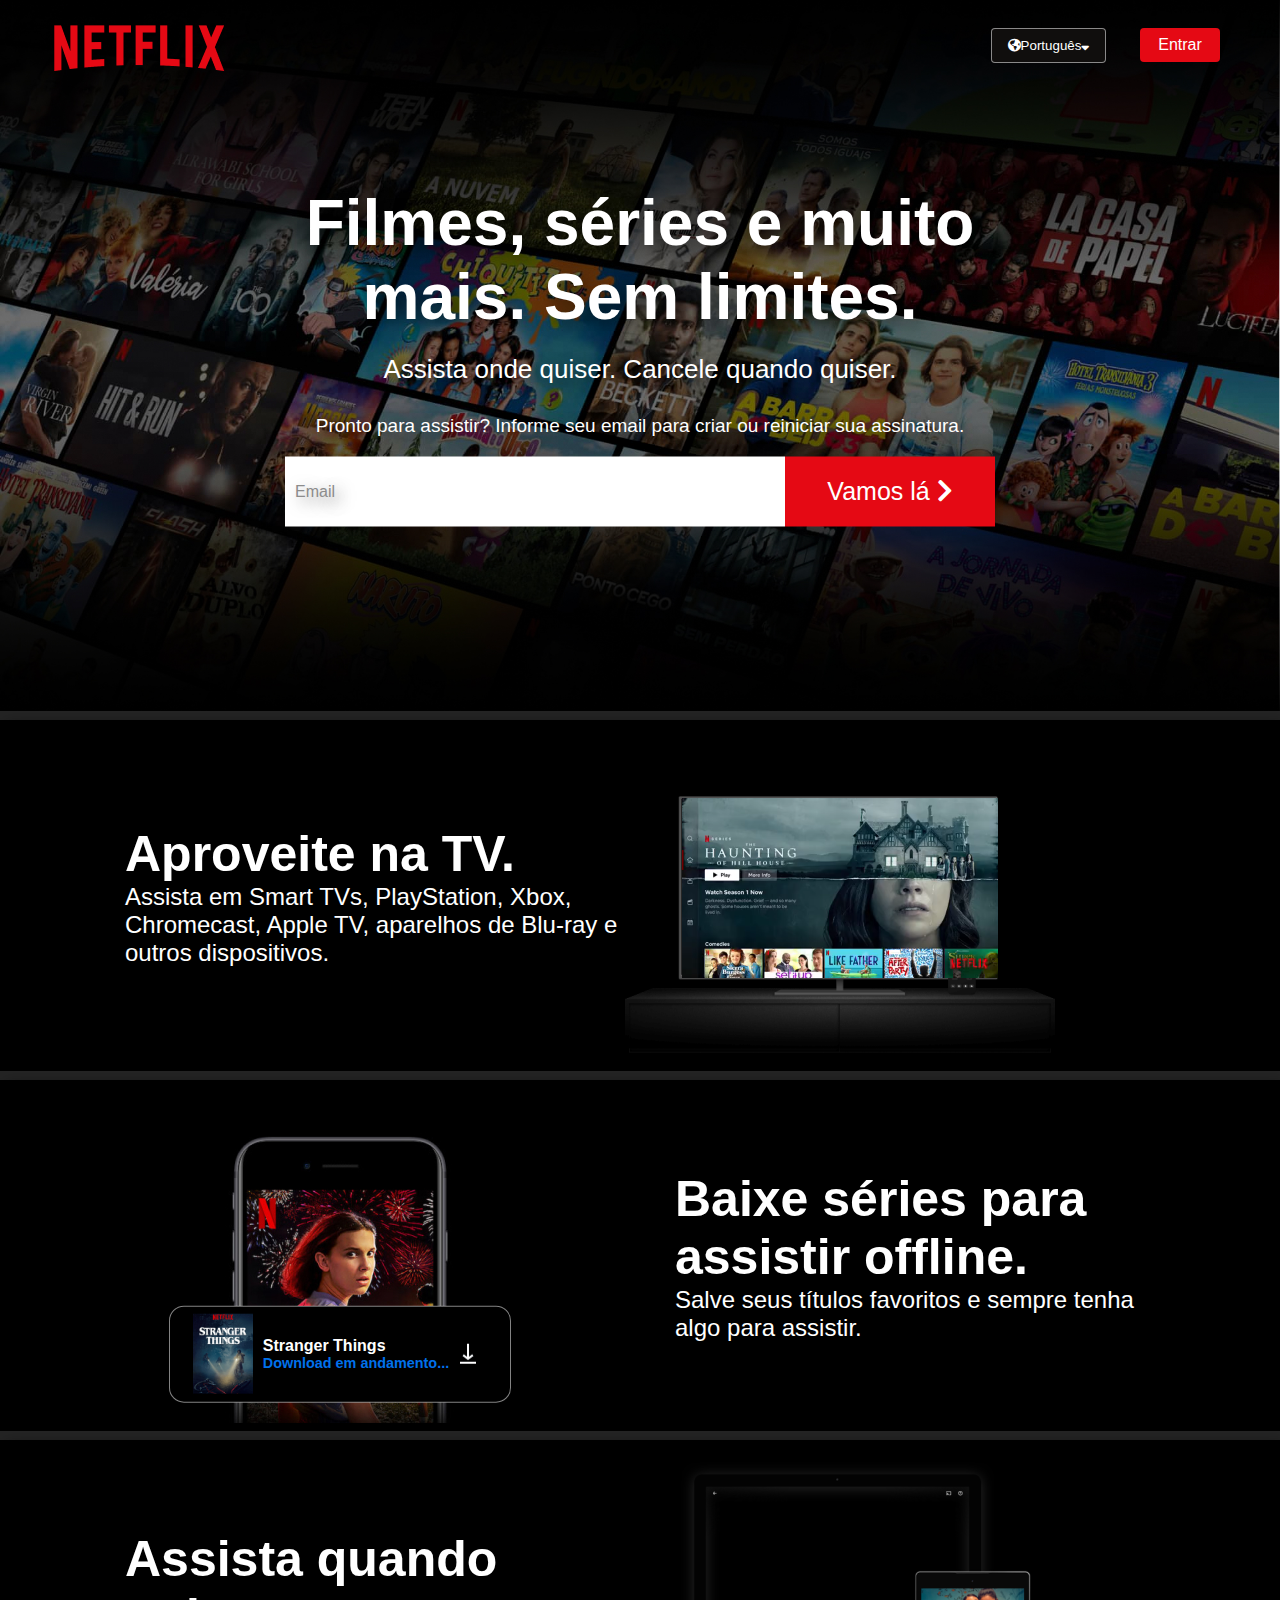
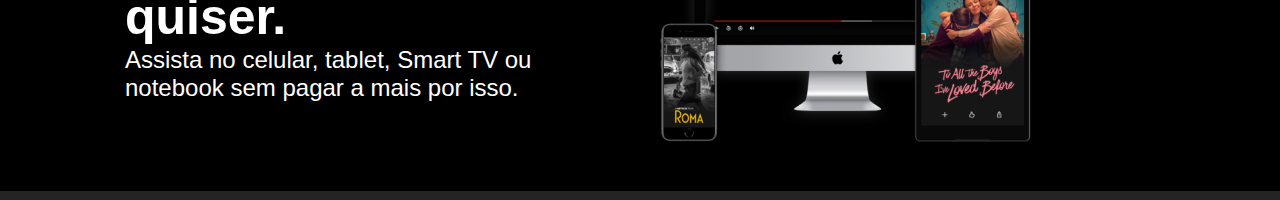
==== clonent/index.html @ d6eaf2b9 "24/08" ====
<!DOCTYPE html>
<html lang="pt-br">
<head>
    <meta charset="UTF-8">
    <meta http-equiv="X-UA-Compatible" content="IE=edge">
    <meta name="viewport" content="width=device-width, initial-scale=1.0">
    <link rel="shortcut icon" href="img/fav.png" type="image/x-icon">
    <link rel="stylesheet" href="style.css">
    <title>Netflix Brasil - assistir a séries online, assistir a filmes online</title>

</head>
<body>
    <section>
        <div class="conteiner-1">
            <div class="sessao-conteiner">
                <div class="img-wrapper">
                    <img src="img/fundo.jpg" alt="fundo">
                </div>
                <div class="sessao-header">
                    <div class="conteudo-header">
                        <img src="img/netflix-logo-png-2562.png" alt="logo">
                        <div class="botao-header">
                            <button type="submit" id="linguagem"><i class="fas fa-globe-americas"></i>Português<i class="fas fa-sort-down"></i></i></button>
                            <button type="submit" id="entrar">Entrar</button>
                        </div>
                    </div>
                </div>
                <div class="sessao-main">
                    <div class="conteudo-main">
                        <h1>
                            Filmes, séries e muito mais. Sem limites.
                        </h1>
                        <h2>
                            Assista onde quiser. Cancele quando quiser.
                        </h2>
                        <p>
                            Pronto para assistir? Informe seu email para criar ou reiniciar sua assinatura.
                        </p>
                        <div class="sessao-input">
                            <input type="text" nome="Email" id="Email" class="field" >
                            <label for="Email" class="field-label">Email</label>
                            <button type="submit">Vamos lá <i class="fas fa-chevron-right"></i></button>
                        </div>
                    </div>
                </div>
            </div>
        </div>
    </section>

    <section>
        <div class="conteiner-2">
            <div class="sessao-conteiner-2">
                <div class="sessao-text-2">
                    <h2>
                        Aproveite na TV.
                    </h2>
                    <p>
                        Assista em Smart TVs, PlayStation, Xbox, Chromecast, Apple TV, aparelhos de Blu-ray e outros dispositivos.
                    </p>
                </div>
                <div class="sessao-midia-2">
                    <img src="img/tv.png" alt="tv">
                    <div class="video-1">
                        <video src="video/video-1.m4v"></video>
                    </div>
                </div>
            </div>
        </div>
    </section>

    <section>
        <div class="conteiner-2">
            <div class="sessao-conteiner-2">
                <div class="sessao-midia-2">
                    <img src="img/mobile-0819.jpg" alt="">
                    <div class="gif">
                        <div class="img-gif">
                            <img src="img/boxshot.png" alt="">
                        </div>
                        <div class="text-gif">
                            <h3>
                                Stranger Things
                            </h3>
                            <p>
                                Download em andamento...
                            </p>
                        </div>
                        <div class="img-gif-2">
                            <img src="img/download-icon.gif" alt="">
                        </div>
                    </div>
                </div>
                <div class="sessao-text-2">
                    <h2>
                        Baixe séries para assistir offline.
                    </h2>
                    <p>
                        Salve seus títulos favoritos e sempre tenha algo para assistir.
                    </p>
                </div>
            </div>
        </div>
    </section>

    <section>
        <div class="conteiner-2">
            <div class="sessao-conteiner-2">
                <div class="sessao-text-2">
                    <h2>
                        Assista quando quiser.
                    </h2>
                    <p>
                        Assista no celular, tablet, Smart TV ou notebook sem pagar a mais por isso.
                    </p>
                </div>
                <div class="sessao-midia-2">
                    <div class="conteudo-midia-2">
                        <div class="img-2">
                            <img src="img/device-pile.png" alt="tv">
                        </div>
                        <div class="video-2">
                            <video src="video/video-2.m4v"></video>
                        </div>
                    </div>
                </div>
            </div>
        </div>
    </section>
</body>
</html>
---- clonent/style.css ----
@import url('https://cdnjs.cloudflare.com/ajax/libs/font-awesome/5.15.4/css/all.min.css');

:root {
    --font-principal:'Helvetica Neue',Helvetica,Arial,sans-serif;
}

* { 
    margin: 0;
    padding: 0;
}

.conteiner-1 {
    width: 100%;
    height: 80vh;
    background-color: #242424;
    box-shadow: 5px 5px 15px rgba(0, 0, 0, 0.5);
}

.sessao-conteiner {
    width: 100%;
    height: 79vh;
    position: relative;
    overflow: hidden;
}

.img-wrapper {
    width: 100%;
    height: 100%;

}

.img-wrapper img {
    width: 100%;
    height: 100%;
    object-fit: cover;
}

.sessao-header {
    width: 100%;
    height: 50px;
    position: absolute;
    top: 0%;
    left: 0%;
    
}

.conteudo-header {
    height: 50px;
    display: flex;
    justify-content: space-between;
    align-items: center;
    padding-top: 25px;
    padding-right: 50px;
}

.conteudo-header img {
    padding-left: 50px;
}

.botao-header {
    padding-right: 10px;
    padding-bottom: 10px;
}

#linguagem {
    width: 115px;
    height: 35px;
    margin-right: 30px;
    border: 1px solid rgba(255, 255, 255, 0.514);
    border-radius: 4px;
    background-color: #100e0d;
    color: white;
    cursor: pointer;
}

#entrar {
    width: 80px;
    height: 34px;
    border: none;
    border-radius: 4px;
    background-color: #e50914;
    color: white;
    font-family: var(--font-principal);
    font-size: 1rem;
    font-weight: 400;
    align-items: center;
    cursor: pointer;
}

.sessao-main {
    width: 800px;
    position: absolute;
    top: 50%;
    left: 50%;
    transform: translate(-50%, -50%);
    text-shadow: 5px 5px 15px rgba(0, 0, 0, 0.5);
}

.conteudo-main {
    width: 800px;
    display: flex;
    flex-direction: column;
    justify-content: center;
    align-items: center;
}

.conteudo-main h1 {
    text-align: center;
    font-size: 4rem; 
    color: white;
    font-family: var(--font-principal);
    
}

.conteudo-main h2 {
    text-align: center;
    font-size: 1.625rem; 
    font-weight: 300;
    color: white;
    font-family: var(--font-principal);
    padding-top: 20px;
    
}

.conteudo-main p {
    text-align: center;
    font-size: 19px; 
    font-weight: 300;
    color: white;
    font-family: var(--font-principal);
    padding-top: 30px;
}

.sessao-input {
    position: relative;
    display: flex;
    align-items: center;
    padding-top: 20px;
}

.field {
    width: 500px;
    height: 70px;
    border: none;
}

.field-label {
    position: absolute;
    left: 10px;
    color: #8c8c8c;
    font-family: var(--font-principal);
}

.sessao-input button {
    width: 210px;
    height: 70px;
    border: none;
    background-color: #e50914;
    color: white;
    font-size:25px;
    font-weight: 300;
    cursor: pointer;
}

.conteiner-2 {
    width: 100%;
    height: 40vh;
    background-color: #242424;
    box-shadow: 5px 5px 15px rgba(0, 0, 0, 0.5);
    
}

.sessao-conteiner-2 {
    width: 100%;
    height: 39vh;
    display: flex;
    justify-content: center;
    align-items: center;
    background-color: black;
}

.sessao-text-2 {
    width: 500px;
}

.sessao-text-2 h2 {
    font-size: 3.125rem;
    color: white;
    font-family: var(--font-principal)
}

.sessao-text-2 p {
    font-size: 1.5rem;
    font-weight: 400;
    font-family: var(--font-principal);
    color: white;
}

#imagem {
    padding-right: 80px;
}

.sessao-midia-2 {
    position: relative;
    margin-right: 100px;
}



.video-1 {
    width: 315px;
    height: 180px;
    position: absolute;
    top: 66px;
    left: 50%;
    transform: translate(-50%);
}

.video-1 video {
    width: 100%;
    height: 100%;
    object-fit: cover;
}

.video-2 {
    width: 265px;
    height: 147px;
    position: absolute;
    top: 35px;
    left: 50%;
    transform: translate(-50%);
}

.video-2 video {
    width: 100%;
    height: 100%;
    object-fit: cover;
    
}

.gif {
    width: 330px;
    height: 85px;
    display: flex;
    justify-content: center;
    align-items: center;
    background-color: black;
    border: 1px solid rgba(255, 255, 255, 0.514);
    border-radius: 15px;
    padding: 5px;
    margin: auto;
    position: absolute;
    left: 50%;
    top: 90%;
    transform: translate(-50%, -90%);
}

.text-gif {
    padding-left: 10px;
}

.text-gif h3 {
    font-family: var(--font-principal);
    color: white;
    font-weight: 600;
    font-size: 1rem;
}

.text-gif p {
    font-family: var(--font-principal);
    color: #0071eb;
    font-weight: 600;
    font-size: 0.9rem;
}

.img-gif {
    width: 60px;
    height: 80px;
}

.img-gif img {
    width: 100%;
    height: 100%;
    object-fit: cover;
}

.img-gif-2 {
    width: 38px;
    height: 50px;
}

.img-gif-2 img {
    width: 100%;
    height: 100%;
    object-fit: cover;
}
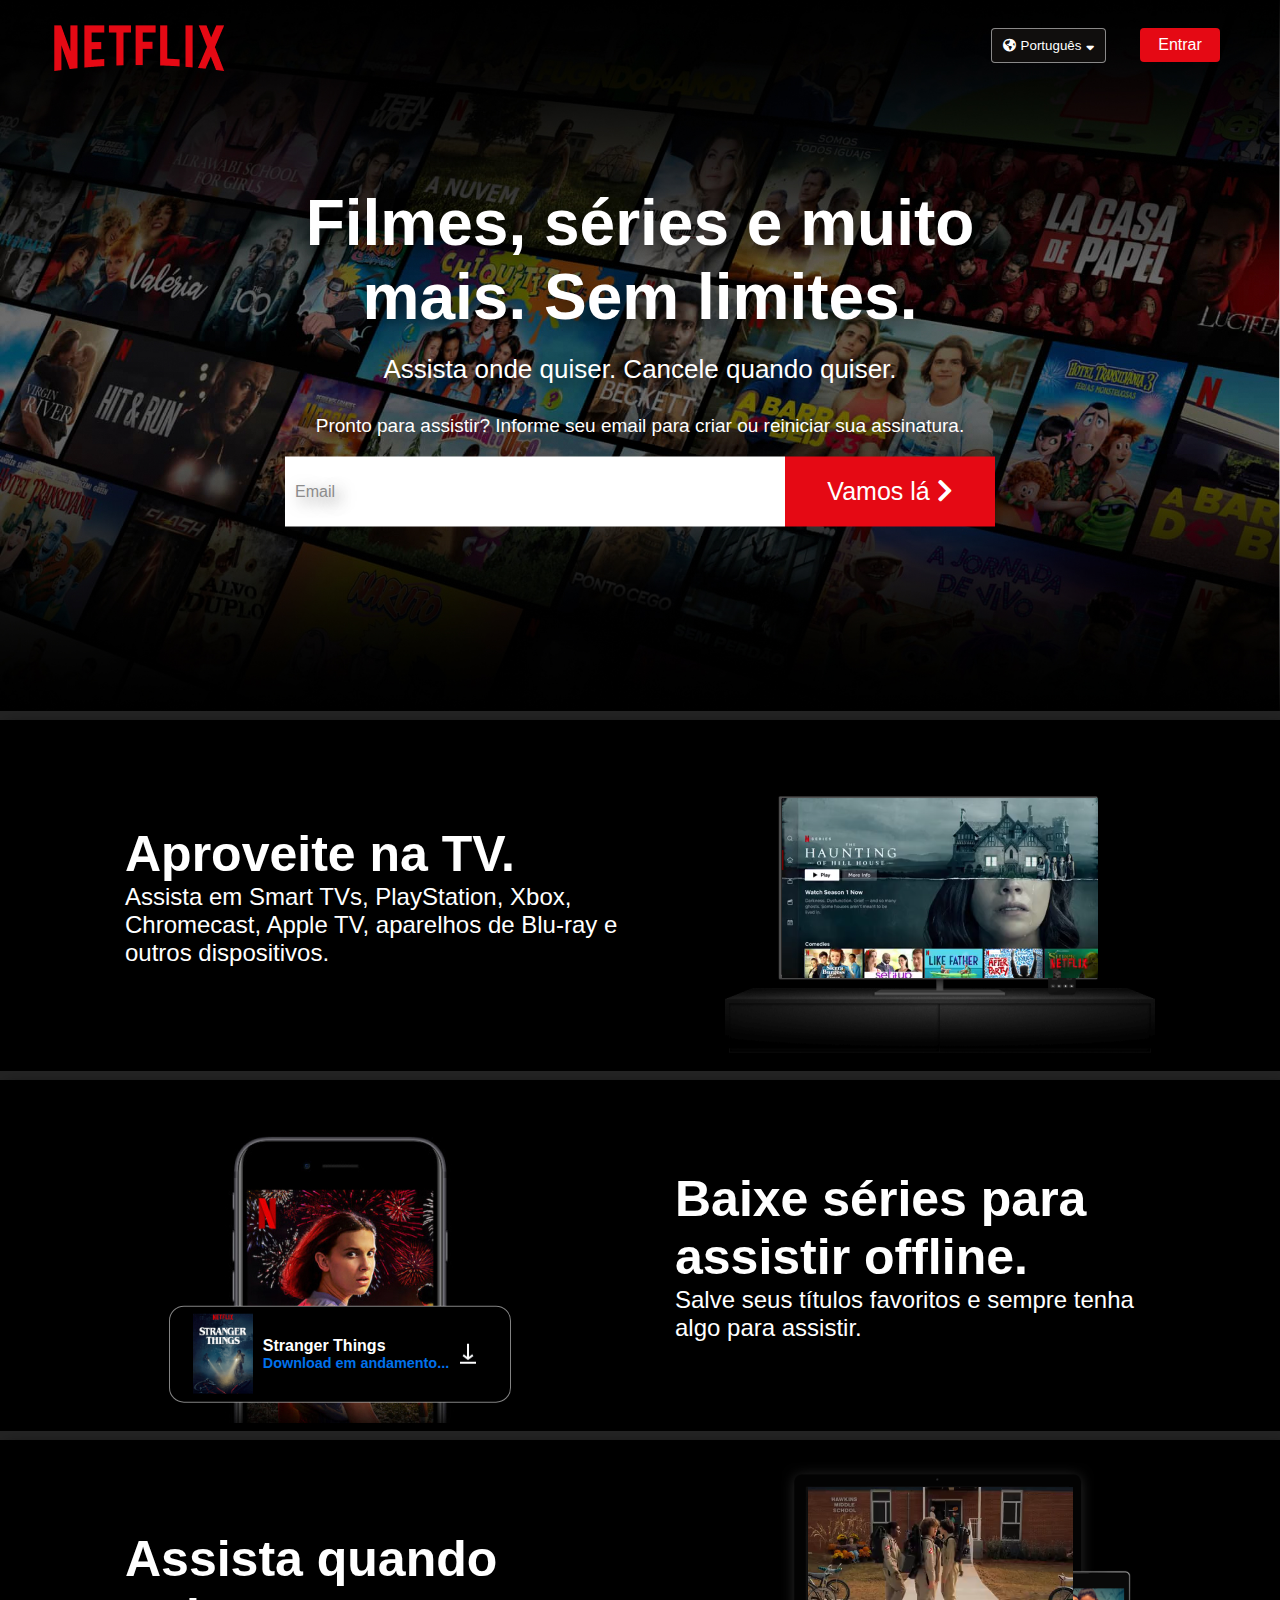
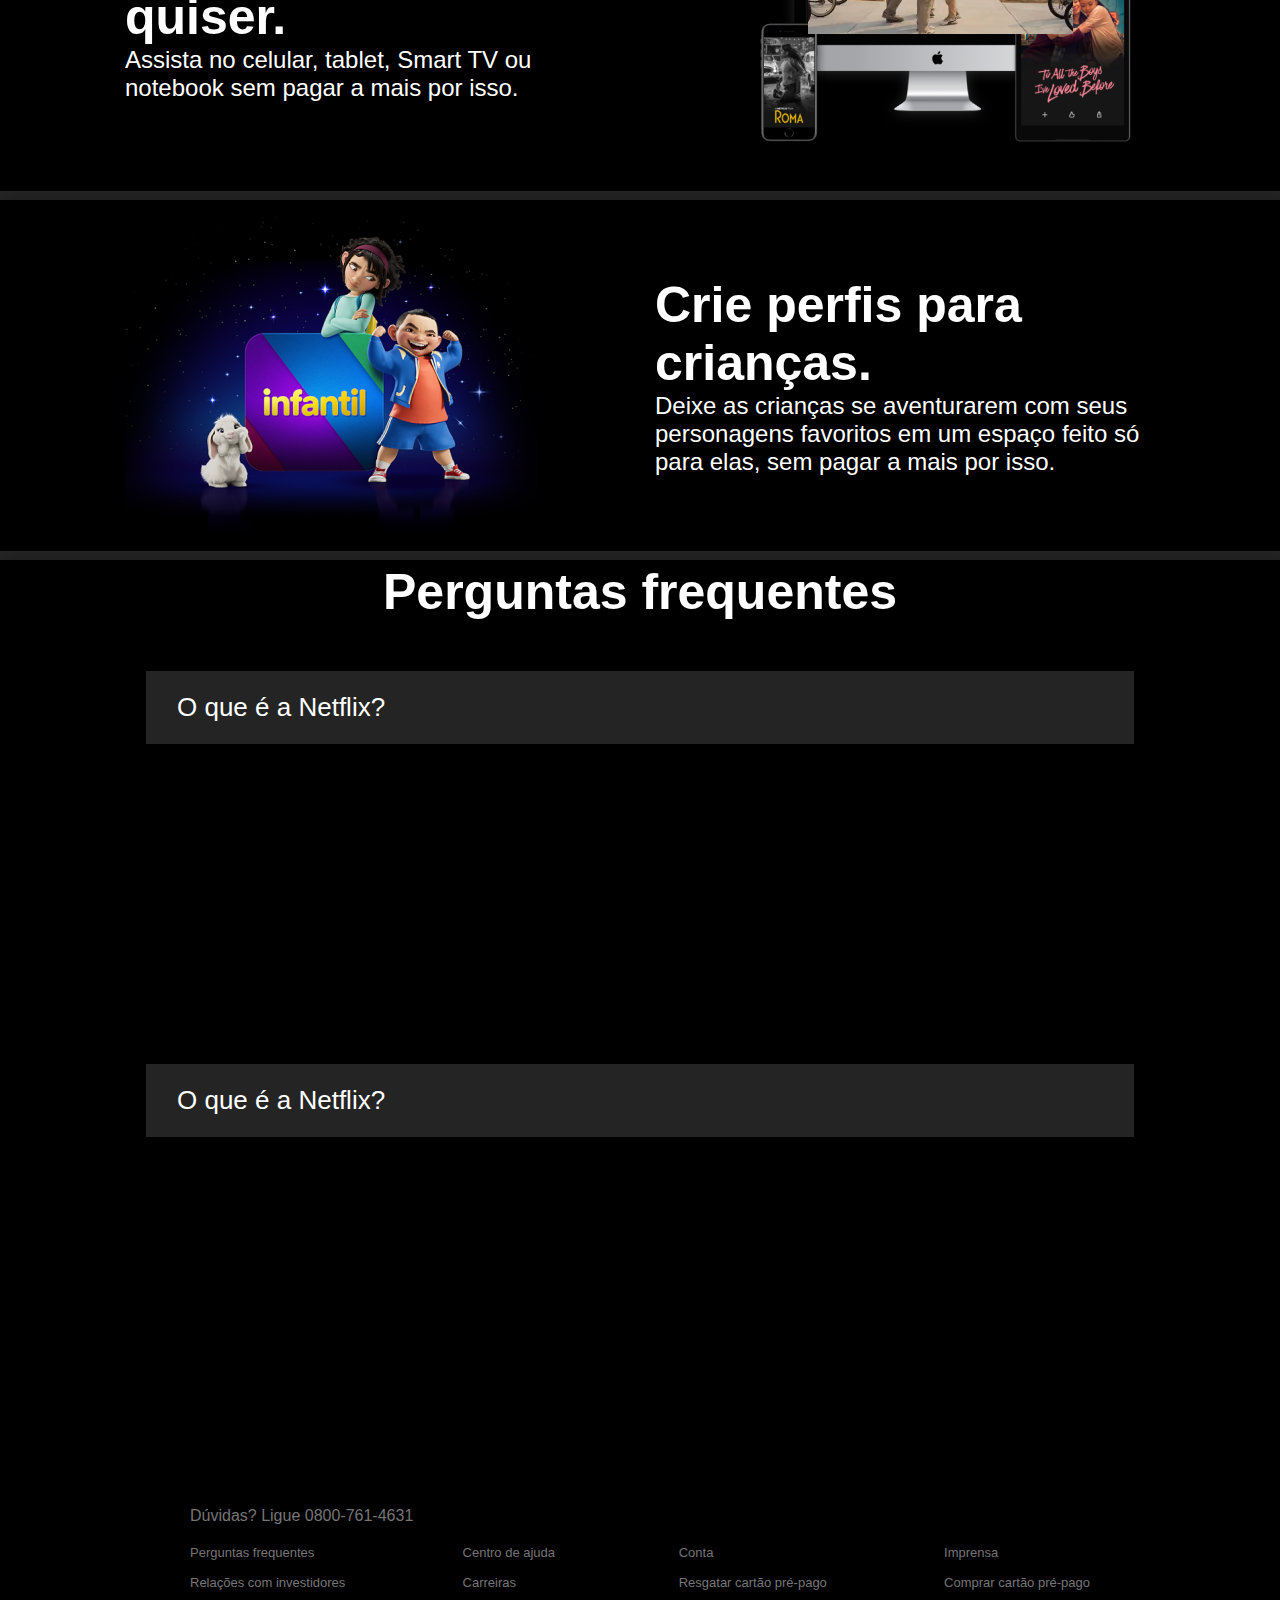
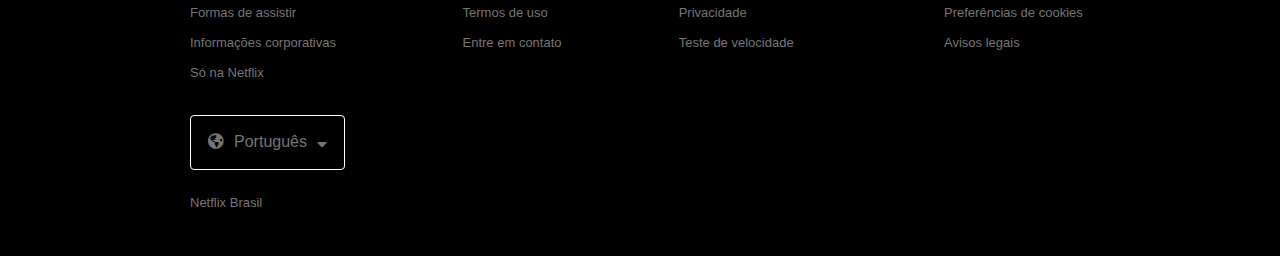
==== commit b4ddb3c0: "clone netflix" ====
--- a/clonent/index.html
+++ b/clonent/index.html
@@ -20,7 +20,7 @@
                     <div class="conteudo-header">
                         <img src="img/netflix-logo-png-2562.png" alt="logo">
                         <div class="botao-header">
-                            <button type="submit" id="linguagem"><i class="fas fa-globe-americas"></i>Português<i class="fas fa-sort-down"></i></i></button>
+                            <button type="submit" id="linguagem"><i class="fas fa-globe-americas" id="icone-header-1" ></i>Português<i class="fas fa-sort-down" id="icone-header-2"></i></i></button>
                             <button type="submit" id="entrar">Entrar</button>
                         </div>
                     </div>
@@ -59,9 +59,11 @@
                     </p>
                 </div>
                 <div class="sessao-midia-2">
-                    <img src="img/tv.png" alt="tv">
-                    <div class="video-1">
-                        <video src="video/video-1.m4v"></video>
+                    <div class="conteudo-midia">
+                        <img src="img/tv.png" alt="tv">
+                        <div class="video-1">
+                            <video src="video/video-1.m4v"></video>
+                        </div>
                     </div>
                 </div>
             </div>
@@ -90,23 +92,23 @@
                         </div>
                     </div>
                 </div>
+                <div class="sessao-text-gif">
+                    <h2>
+                        Baixe séries para assistir offline.
+                    </h2>
+                    <p>
+                        Salve seus títulos favoritos e sempre tenha algo para assistir.
+                    </p>
+                </div>
+            </div>
+        </div>
+    </section>
+
+    <section>
+        <div class="conteiner-2">
+            <div class="sessao-conteiner-2">
                 <div class="sessao-text-2">
                     <h2>
-                        Baixe séries para assistir offline.
-                    </h2>
-                    <p>
-                        Salve seus títulos favoritos e sempre tenha algo para assistir.
-                    </p>
-                </div>
-            </div>
-        </div>
-    </section>
-
-    <section>
-        <div class="conteiner-2">
-            <div class="sessao-conteiner-2">
-                <div class="sessao-text-2">
-                    <h2>
                         Assista quando quiser.
                     </h2>
                     <p>
@@ -114,10 +116,8 @@
                     </p>
                 </div>
                 <div class="sessao-midia-2">
-                    <div class="conteudo-midia-2">
-                        <div class="img-2">
-                            <img src="img/device-pile.png" alt="tv">
-                        </div>
+                    <div class="conteudo-midia">
+                        <img src="img/device-pile.png" alt="tv">
                         <div class="video-2">
                             <video src="video/video-2.m4v"></video>
                         </div>
@@ -126,5 +126,121 @@
             </div>
         </div>
     </section>
+
+    <section>
+        <div class="conteiner-2">
+            <div class="sessao-conteiner-2">
+                <div class="sessao-midia-2">
+                    <img src="img/infantil.png" alt="">
+                </div>
+                <div class="sessao-text-gif">
+                    <h2>
+                        Crie perfis para crianças.
+                    </h2>
+                    <p>
+                        Deixe as crianças se aventurarem com seus personagens favoritos em um espaço feito só para elas, sem pagar a mais por isso.
+                    </p>
+                </div>
+            </div>
+        </div>
+    </section>
+
+    <section>
+
+        <div class="conteiner-3">
+            <div class="sessao-conteiner-3">
+                <div class="conteudo-conteiner-3">
+                    <h2>
+                        Perguntas frequentes
+                    </h2>
+                    <div class="text-sessao-3">
+                        <ul>
+                            <li>
+                                <p class="p-titulo">
+                                    O que é a Netflix?
+                                </p>
+                                <ul>
+                                    <li>
+                                        <p class="p-conteudo">
+                                            A Netflix é um serviço de transmissão online que oferece uma ampla variedade de séries, filmes e documentários premiados em milhares de aparelhos conectados à internet.
+                                        </p>
+                                        <p class="p-conteudo">
+                                            Você pode assistir a quantos filmes e séries quiser, quando e onde quiser, sem comerciais – tudo por um preço mensal bem acessível. Aqui você sempre encontra novidades. A cada semana, adicionamos novas séries e filmes.
+                                        </p>
+                                    </li>
+                                </ul>
+                            </li>   
+                        </ul>
+                    </div>
+                    <div class="text-sessao-3">
+                        <ul>
+                            <li>
+                                <p class="p-titulo">
+                                    O que é a Netflix?
+                                </p>
+                                <ul>
+                                    <li>
+                                        <p class="p-conteudo">
+                                            A Netflix é um serviço de transmissão online que oferece uma ampla variedade de séries, filmes e documentários premiados em milhares de aparelhos conectados à internet.
+                                        </p>
+                                        <p class="p-conteudo">
+                                            Você pode assistir a quantos filmes e séries quiser, quando e onde quiser, sem comerciais – tudo por um preço mensal bem acessível. Aqui você sempre encontra novidades. A cada semana, adicionamos novas séries e filmes.
+                                        </p>
+                                    </li>
+                                </ul>
+                            </li>   
+                        </ul>
+                    </div>
+                </div>
+            </div> 
+        </div>
+    </section>
+
+    <section>
+        <footer>
+            <div class="conteiner-footer">
+                <div class="sessao-footer">
+                    <div class="conteudo-footer">
+                        <h3>
+                            Dúvidas? Ligue <span>0800-761-4631</span>
+                        </h3>
+                        <div class="text-footer">
+                            <div class="text">
+                                <p>Perguntas frequentes</p>
+                                <p>Relações com investidores</p>
+                                <p>Formas de assistir</p>
+                                <p>Informações corporativas</p>
+                                <p>Só na Netflix</p>
+                            </div>
+                            <div class="text">
+                                <p>Centro de ajuda</p>
+                                <p>Carreiras</p>
+                                <p>Termos de uso</p>
+                                <p>Entre em contato</p>
+                            </div>
+                            <div class="text">
+                                <p>Conta</p>
+                                <p>Resgatar cartão pré-pago</p>
+                                <p>Privacidade</p>
+                                <p>Teste de velocidade</p>
+                            </div>
+                            <div class="text">
+                                <p>Imprensa</p>
+                                <p>Comprar cartão pré-pago</p>
+                                <p>Preferências de cookies</p>
+                                <p>Avisos legais</p>
+                            </div>
+                        </div>
+                        <div class="botao-footer">
+                            <button type="submit" id="linguagem-footer"><i class="fas fa-globe-americas" id="icone-1"></i>Português<i class="fas fa-sort-down" id="icone-2"></i></i></button>
+                        </div>
+                        <p id="footer-p">
+                            Netflix Brasil
+                        </p>
+                    </div>
+                </div>
+            </div>
+        </footer>
+    </section>
 </body>
 </html>--- a/clonent/style.css
+++ b/clonent/style.css
@@ -73,6 +73,14 @@
     cursor: pointer;
 }
 
+#icone-header-1 {
+    padding-right: 5px;
+}
+
+#icone-header-2 {
+    padding-left: 5px;
+}
+
 #entrar {
     width: 80px;
     height: 34px;
@@ -177,10 +185,12 @@
     justify-content: center;
     align-items: center;
     background-color: black;
+    position: absolute;
 }
 
 .sessao-text-2 {
     width: 500px;
+    margin-right: 100px;
 }
 
 .sessao-text-2 h2 {
@@ -196,16 +206,31 @@
     color: white;
 }
 
+.sessao-text-gif {
+    width: 500px;
+    margin-left: 100px;
+}
+
+.sessao-text-gif h2 {
+    font-size: 3.125rem;
+    color: white;
+    font-family: var(--font-principal)
+}
+
+.sessao-text-gif p {
+    font-size: 1.5rem;
+    font-weight: 400;
+    font-family: var(--font-principal);
+    color: white;
+}
+
 #imagem {
     padding-right: 80px;
 }
 
 .sessao-midia-2 {
     position: relative;
-    margin-right: 100px;
-}
-
-
+}
 
 .video-1 {
     width: 315px;
@@ -214,6 +239,7 @@
     top: 66px;
     left: 50%;
     transform: translate(-50%);
+    
 }
 
 .video-1 video {
@@ -235,7 +261,6 @@
     width: 100%;
     height: 100%;
     object-fit: cover;
-    
 }
 
 .gif {
@@ -295,3 +320,185 @@
     object-fit: cover;
 }
 
+
+.conteiner-3 {
+    width: 100%;
+    height: 100vh;
+    background-color: #242424;
+    box-shadow: 5px 5px 15px rgba(0, 0, 0, 0.5);
+}
+
+.sessao-conteiner-3 {
+    width: 100%;
+    height: 99vh;
+    position: relative;
+    overflow: hidden;
+    background-color: black;
+}
+
+.sessao-conteiner-3  {
+    width: 100%;
+    height: 100%;
+    display: flex;
+    flex-direction: column;
+    justify-content: center;
+    align-items: center;
+}
+
+.conteudo-conteiner-3 {
+    width: 900px;
+    height: 100%;
+    display: flex;
+    flex-direction: column;
+    justify-content: center;
+    align-items: center;    
+}
+
+.conteudo-conteiner-3 h2 {
+    text-align: center;
+    font-size: 3.125rem;
+    color: white;
+    font-family: var(--font-principal);
+    padding-bottom: 50px;
+}
+
+
+.p-header {
+    width: 900px;
+    height: 75px;
+    background-color: #242424;
+    cursor: pointer;
+    display: flex;
+    align-items: center;
+    margin-bottom: 10px;
+}
+
+.p-header p {
+    font-family: var(--font-principal);
+    font-weight: 400;
+    font-size: 26px;
+    color: white;
+    padding-left: 30px;
+}
+
+.text-sessao-3 ul ul {
+    opacity: 0;
+}
+
+.text-sessao-3:hover ul ul {
+    opacity: 1;
+}
+
+.p-titulo {
+    width: 900px;
+    color: white;
+    font-size: 26px;
+    font-family: var(--font-principal);
+    background-color: #242424;
+    padding: .8em 2.2em .8em 1.2em;
+    margin-bottom: 0.6rem;
+}
+
+.p-conteudo {
+    color: white;
+    font-size: 26px;
+    font-family: var(--font-principal);
+    padding: 1.2em;
+    background-color: #242424;
+}
+
+.conteiner-4 {
+    width: 100%;
+    height: 45vh;
+    background-color: #242424;
+    box-shadow: 5px 5px 15px rgba(0, 0, 0, 0.5);
+    color: white;
+}
+
+.sessao-footer{
+    width: 100%;
+    height: 44vh;
+    position: relative;
+    overflow: hidden;
+    display: flex;
+    justify-content: center;
+    align-items: center;
+    background-color: black;
+}
+
+.conteudo-footer {
+    width: 900px;
+}
+
+.conteudo-footer h3 {
+    font-size: 1em;
+    color: #757575;
+    font-family: var(--font-principal);
+    padding-bottom: 20px;
+    font-weight: 500;
+}
+
+span {
+    font-size: 1em;
+    color: #757575;
+    font-family: var(--font-principal);
+    padding-bottom: 20px;
+    font-weight: 500;
+    cursor: pointer;
+}
+
+span:hover {
+    text-decoration: underline;
+}
+
+.text-footer {
+    display: flex;
+    justify-content: space-between;
+    
+}
+
+.text p {
+    font-size: 13px;
+    color: #757575;
+    font-family: var(--font-principal);
+    padding-bottom: 15px;
+    cursor: pointer;
+}
+
+.text p:hover {
+    text-decoration: underline #757575;
+}
+
+.botao-footer {
+    padding-right: 10px;
+    padding-bottom: 10px;
+    padding-top: 20px;
+}
+
+#linguagem-footer {
+    width: 155px;
+    height: 55px;
+    margin-right: 30px;
+    border: 1px solid #ffffff;
+    border-radius: 4px;
+    background-color: #000000;
+    color: #757575;
+    cursor: pointer;
+    font-size: 1rem;
+    
+}
+
+#icone-1 {
+    padding-right: 10px;
+}
+
+#icone-2 {
+    padding-left: 10px;
+}
+
+#footer-p {
+    font-size: 13px;
+    color: #757575;
+    font-family: var(--font-principal);
+    padding-top: 15px;
+}